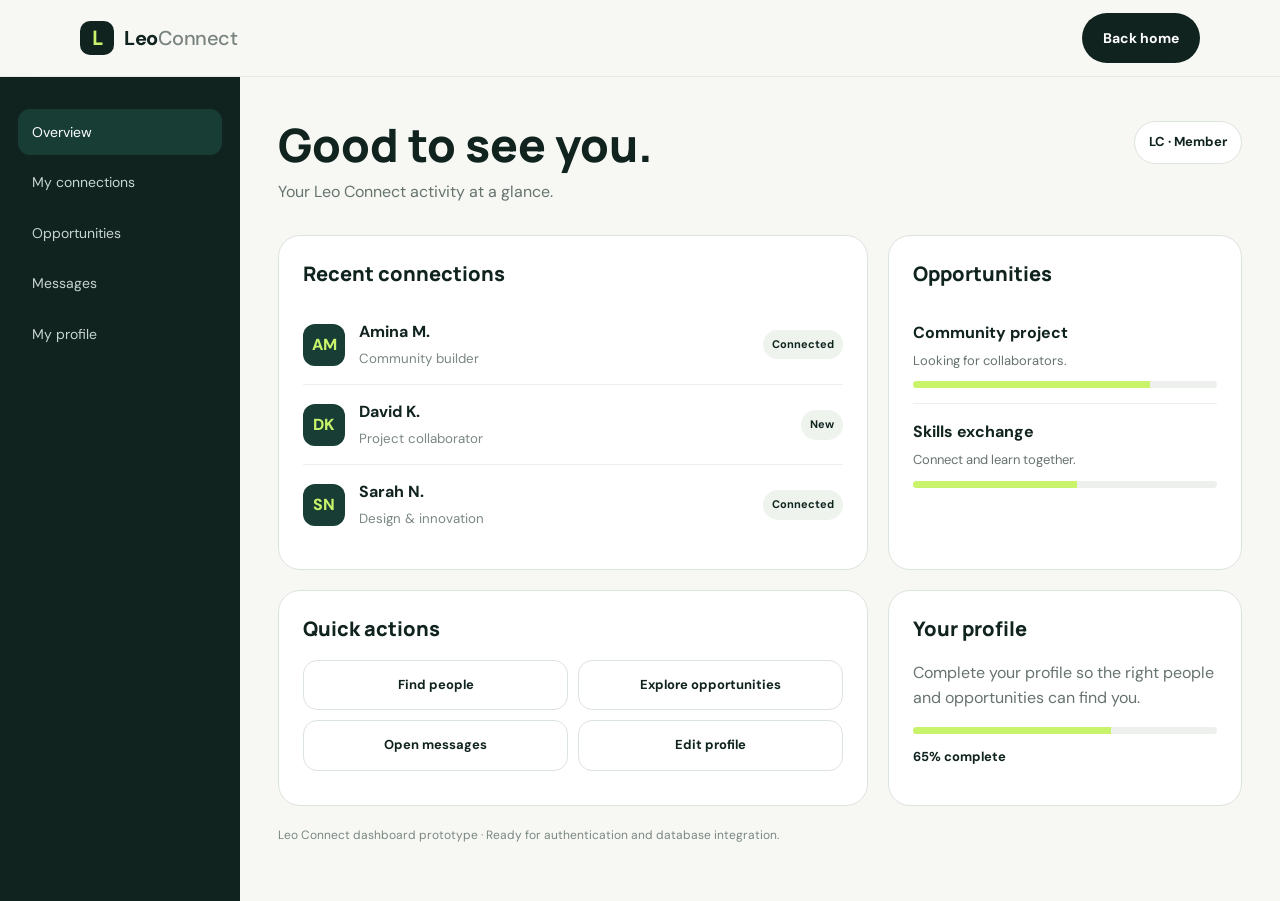
==== dashboard.html @ 45a3f449 "Add Leo Connect member dashboard prototype" ====
<!doctype html>
<html lang="en">
<head>
  <meta charset="UTF-8" />
  <meta name="viewport" content="width=device-width, initial-scale=1.0" />
  <meta name="description" content="Leo Connect member dashboard prototype." />
  <title>Leo Connect | Dashboard</title>
  <link rel="preconnect" href="https://fonts.googleapis.com" />
  <link rel="preconnect" href="https://fonts.gstatic.com" crossorigin />
  <link href="https://fonts.googleapis.com/css2?family=DM+Sans:wght@400;500;600;700&family=Manrope:wght@700;800&display=swap" rel="stylesheet" />
  <link rel="stylesheet" href="styles.css" />
  <style>
    body{background:#f7f8f4}.dashboard{display:grid;grid-template-columns:240px 1fr;min-height:calc(100vh - 76px)}
    .sidebar{background:#10231f;color:#fff;padding:28px 18px}.side-link{display:block;padding:12px 14px;border-radius:12px;color:#c7d5d0;font-size:14px;margin:4px 0}.side-link.active,.side-link:hover{background:#173d35;color:#fff}.dash-main{padding:38px;max-width:1180px;width:100%;margin:auto}.dash-top{display:flex;justify-content:space-between;gap:20px;align-items:flex-start}.dash-top h1{font:800 clamp(30px,4vw,46px)/1.05 Manrope;margin:0}.dash-top p{color:#66736f;margin:10px 0 0}.profile-chip{background:#fff;border:1px solid #dce4de;padding:10px 14px;border-radius:999px;font-weight:700;font-size:13px}.dashboard-grid{display:grid;grid-template-columns:1.25fr .75fr;gap:20px;margin-top:30px}.dash-card{background:#fff;border:1px solid #dce4de;border-radius:22px;padding:24px}.dash-card h2{font:800 20px Manrope;margin:0 0 18px}.connection{display:flex;align-items:center;gap:14px;padding:14px 0;border-bottom:1px solid #edf0ed}.connection:last-child{border-bottom:0}.avatar-sm{width:42px;height:42px;border-radius:12px;background:#173d35;color:#c9f36b;display:grid;place-items:center;font-weight:800}.connection div:nth-child(2){flex:1}.connection strong{display:block}.connection small{color:#7a8782}.pill{font-size:11px;font-weight:700;background:#eef4ed;padding:6px 9px;border-radius:999px}.opportunity{padding:15px 0;border-bottom:1px solid #edf0ed}.opportunity:last-child{border-bottom:0}.opportunity strong{display:block}.opportunity p{font-size:13px;color:#66736f;margin:5px 0 10px}.progress{height:7px;background:#edf0ed;border-radius:99px;overflow:hidden}.progress span{display:block;height:100%;background:#c9f36b}.quick-actions{display:grid;grid-template-columns:1fr 1fr;gap:10px}.quick-actions a{padding:14px;border:1px solid #dce4de;border-radius:14px;font-weight:700;font-size:13px;text-align:center}.quick-actions a:hover{background:#f0f4ee}.dash-footer{margin-top:20px;color:#7a8782;font-size:12px}@media(max-width:800px){.dashboard{grid-template-columns:1fr}.sidebar{display:flex;gap:8px;overflow:auto;padding:12px}.side-link{white-space:nowrap}.dash-main{padding:25px 16px}.dashboard-grid{grid-template-columns:1fr}.dash-top{flex-direction:column}}
  </style>
</head>
<body>
  <header class="site-header"><nav class="nav container"><a class="brand" href="index.html"><span class="brand-mark">L</span><span>Leo<span>Connect</span></span></a><a class="button primary" href="index.html">Back home</a></nav></header>
  <div class="dashboard">
    <aside class="sidebar">
      <a class="side-link active" href="#overview">Overview</a><a class="side-link" href="#connections">My connections</a><a class="side-link" href="#opportunities">Opportunities</a><a class="side-link" href="#messages">Messages</a><a class="side-link" href="#profile">My profile</a>
    </aside>
    <main class="dash-main" id="overview">
      <div class="dash-top"><div><h1>Good to see you.</h1><p>Your Leo Connect activity at a glance.</p></div><div class="profile-chip">LC · Member</div></div>
      <div class="dashboard-grid">
        <section class="dash-card" id="connections"><h2>Recent connections</h2><div class="connection"><div class="avatar-sm">AM</div><div><strong>Amina M.</strong><small>Community builder</small></div><span class="pill">Connected</span></div><div class="connection"><div class="avatar-sm">DK</div><div><strong>David K.</strong><small>Project collaborator</small></div><span class="pill">New</span></div><div class="connection"><div class="avatar-sm">SN</div><div><strong>Sarah N.</strong><small>Design & innovation</small></div><span class="pill">Connected</span></div></section>
        <section class="dash-card" id="opportunities"><h2>Opportunities</h2><div class="opportunity"><strong>Community project</strong><p>Looking for collaborators.</p><div class="progress"><span style="width:78%"></span></div></div><div class="opportunity"><strong>Skills exchange</strong><p>Connect and learn together.</p><div class="progress"><span style="width:54%"></span></div></div></section>
        <section class="dash-card" id="messages"><h2>Quick actions</h2><div class="quick-actions"><a href="#connections">Find people</a><a href="#opportunities">Explore opportunities</a><a href="#messages">Open messages</a><a href="#profile">Edit profile</a></div></section>
        <section class="dash-card" id="profile"><h2>Your profile</h2><p style="color:#66736f">Complete your profile so the right people and opportunities can find you.</p><div class="progress"><span style="width:65%"></span></div><p style="font-size:13px;font-weight:700">65% complete</p></section>
      </div>
      <p class="dash-footer">Leo Connect dashboard prototype · Ready for authentication and database integration.</p>
    </main>
  </div>
</body>
</html>
---- styles.css ----
:root{--ink:#10231f;--muted:#66736f;--paper:#f7f8f4;--white:#fff;--lime:#c9f36b;--deep:#173d35;--line:#dce4de;--shadow:0 24px 70px rgba(16,35,31,.10)}*{box-sizing:border-box}html{scroll-behavior:smooth}body{margin:0;background:var(--paper);color:var(--ink);font-family:'DM Sans',sans-serif;line-height:1.6}a{text-decoration:none;color:inherit}.container{width:min(1120px,calc(100% - 40px));margin:auto}.site-header{position:sticky;top:0;z-index:20;background:rgba(247,248,244,.88);backdrop-filter:blur(16px);border-bottom:1px solid rgba(220,228,222,.65)}.nav{height:76px;display:flex;align-items:center;justify-content:space-between}.brand{display:flex;align-items:center;gap:10px;font-weight:800;font-size:20px;letter-spacing:-.5px}.brand>span:last-child>span{font-weight:500;opacity:.55}.brand-mark{display:grid;place-items:center;width:34px;height:34px;border-radius:10px;background:var(--ink);color:var(--lime);font-family:Manrope;font-weight:800}.nav-links{display:flex;align-items:center;gap:30px;font-size:14px;font-weight:600;color:#4e5d58}.nav-links a:hover{color:var(--ink)}.nav-cta{padding:11px 18px;border-radius:999px;background:var(--ink);color:white!important}.menu-toggle{display:none;border:0;background:none;font-size:25px}.hero{min-height:650px;display:grid;grid-template-columns:1.02fr .98fr;gap:45px;align-items:center;padding:85px 0 70px}.eyebrow{margin:0 0 15px;font-size:11px;letter-spacing:2.4px;font-weight:800;color:#71807a}.hero h1,.section-heading h2,.about h2,.join h2{font-family:Manrope,sans-serif;letter-spacing:-2.5px;line-height:1.05;margin:0}.hero h1{font-size:clamp(48px,6vw,76px);max-width:700px}.hero h1 span{color:#5c7621}.hero-text{font-size:18px;color:var(--muted);max-width:600px;margin:25px 0}.hero-actions{display:flex;gap:12px;flex-wrap:wrap}.button{display:inline-flex;align-items:center;gap:14px;padding:14px 21px;border-radius:999px;font-weight:700;font-size:14px}.button.primary{background:var(--ink);color:white}.button.secondary{border:1px solid var(--line);background:white}.button.light{background:var(--lime);color:var(--ink)}.trust-row{margin-top:26px;font-size:12px;color:#71807a}.trust-row span{color:#7fa72e}.hero-visual{position:relative;min-height:440px;border-radius:38px;background:linear-gradient(145deg,#e8eee5,#d9e5db);overflow:hidden;box-shadow:var(--shadow)}.hero-visual:before{content:'';position:absolute;inset:55px;border:1px solid rgba(23,61,53,.12);border-radius:50%}.orb{position:absolute;border-radius:50%;background:var(--lime);box-shadow:0 0 0 13px rgba(201,243,107,.16)}.orb-one{width:24px;height:24px;left:21%;top:29%}.orb-two{width:18px;height:18px;right:22%;top:20%;background:#fff}.orb-three{width:28px;height:28px;right:16%;bottom:23%}.connection-line{position:absolute;height:1px;background:rgba(23,61,53,.22);transform-origin:left}.line-one{width:240px;left:25%;top:32%;transform:rotate(-17deg)}.line-two{width:190px;left:27%;top:58%;transform:rotate(22deg)}.line-three{width:180px;left:55%;top:53%;transform:rotate(48deg)}.profile-card,.mini-card{position:absolute;background:rgba(255,255,255,.9);backdrop-filter:blur(14px);box-shadow:0 16px 35px rgba(16,35,31,.13);border:1px solid rgba(255,255,255,.8)}.main-card{left:18%;top:42%;width:64%;padding:17px;border-radius:18px;display:flex;align-items:center;gap:12px}.avatar{width:44px;height:44px;display:grid;place-items:center;border-radius:13px;background:var(--ink);color:var(--lime);font-weight:800}.main-card strong{display:block;font-size:14px}.main-card small{display:block;color:#82908a;font-size:11px}.status{margin-left:auto;color:#7da92b;font-size:12px}.mini-card{padding:12px 15px;border-radius:14px}.mini-card b{display:block;font-family:Manrope;font-size:18px}.mini-card span{display:block;font-size:9px;color:#71807a}.card-one{left:8%;top:14%}.card-two{right:7%;top:42%}.card-three{left:19%;bottom:12%}.stats{display:grid;grid-template-columns:repeat(4,1fr);border-top:1px solid var(--line);border-bottom:1px solid var(--line);padding:22px 0}.stats div{display:flex;align-items:center;justify-content:center;gap:12px;border-right:1px solid var(--line)}.stats div:last-child{border:0}.stats strong{font-family:Manrope;color:#8b9893}.stats span{font-weight:700}.section{padding:110px 0}.section-heading{max-width:700px}.section-heading h2,.about h2,.join h2{font-size:clamp(34px,4vw,54px)}.feature-grid{display:grid;grid-template-columns:repeat(3,1fr);gap:18px;margin-top:50px}.feature-card{background:white;border:1px solid var(--line);border-radius:24px;padding:30px;min-height:260px}.feature-card.featured{background:var(--deep);color:white;transform:translateY(-14px)}.feature-card.featured p{color:#c7d5d0}.icon{width:42px;height:42px;border-radius:12px;background:#eef4ed;display:grid;place-items:center;font-size:20px;margin-bottom:45px}.featured .icon{background:rgba(201,243,107,.18);color:var(--lime)}.feature-card h3{font-size:21px;margin:0 0 8px}.feature-card p{margin:0;color:var(--muted);font-size:14px}.process{background:#e9eee8}.process-inner{display:grid;grid-template-columns:.85fr 1.15fr;gap:90px}.section-heading>p:last-child{color:var(--muted)}.steps{border-top:1px solid #cfd9d1}.step{display:grid;grid-template-columns:70px 1fr;gap:20px;padding:28px 0;border-bottom:1px solid #cfd9d1}.step>span{font-family:Manrope;font-size:12px;color:#899690}.step h3{margin:0 0 4px;font-size:20px}.step p{margin:0;color:var(--muted);font-size:14px}.about{display:grid;grid-template-columns:1fr 1fr;gap:70px;align-items:center}.about-panel>p:not(.eyebrow){color:var(--muted);max-width:540px;margin:22px 0}.text-link{font-weight:800;font-size:14px}.quote-card{background:var(--deep);color:white;border-radius:28px;padding:45px;min-height:300px;display:flex;flex-direction:column;justify-content:center}.quote-mark{font-family:Georgia;font-size:60px;color:var(--lime);line-height:.6}.quote-card p{font-family:Manrope;font-size:28px;line-height:1.2;letter-spacing:-1px}.quote-card span{font-size:12px;color:#b9c8c2}.join{padding-top:30px}.join-box{background:var(--ink);color:white;border-radius:30px;padding:55px 60px;display:flex;align-items:center;justify-content:space-between;gap:30px}.join-box .eyebrow{color:#9daaa5}.join-box h2{max-width:700px}.footer{padding:30px 0;border-top:1px solid var(--line)}.footer-inner{display:flex;align-items:center;justify-content:space-between;gap:20px}.footer p,.footer a{font-size:12px;color:#78847f}.footer-inner>div{display:flex;gap:18px}.footer .brand{color:var(--ink);font-size:15px}.footer .brand-mark{width:28px;height:28px;border-radius:8px;font-size:13px}@media(max-width:800px){.nav-links{display:none;position:absolute;top:76px;left:0;right:0;padding:18px 20px;background:rgba(247,248,244,.98);border-bottom:1px solid var(--line);flex-direction:column;align-items:stretch;gap:6px}.nav-links.open{display:flex}.nav-links a{padding:12px 10px}.menu-toggle{display:block}.hero{grid-template-columns:1fr;padding-top:60px}.hero-visual{min-height:390px}.feature-grid,.about,.process-inner{grid-template-columns:1fr}.feature-card.featured{transform:none}.process-inner{gap:45px}.stats{grid-template-columns:1fr 1fr}.stats div:nth-child(2){border-right:0}.stats div{padding:10px 0}.join-box{flex-direction:column;align-items:flex-start;padding:38px}.footer-inner{flex-wrap:wrap}}@media(max-width:480px){.container{width:min(100% - 28px,1120px)}.hero h1{font-size:46px}.hero-visual{min-height:330px;border-radius:25px}.main-card{left:10%;width:80%}.mini-card{transform:scale(.9)}.section{padding:75px 0}.quote-card{padding:30px}.quote-card p{font-size:23px}.footer-inner{align-items:flex-start;flex-direction:column}.hero-actions .button{width:100%;justify-content:center}}
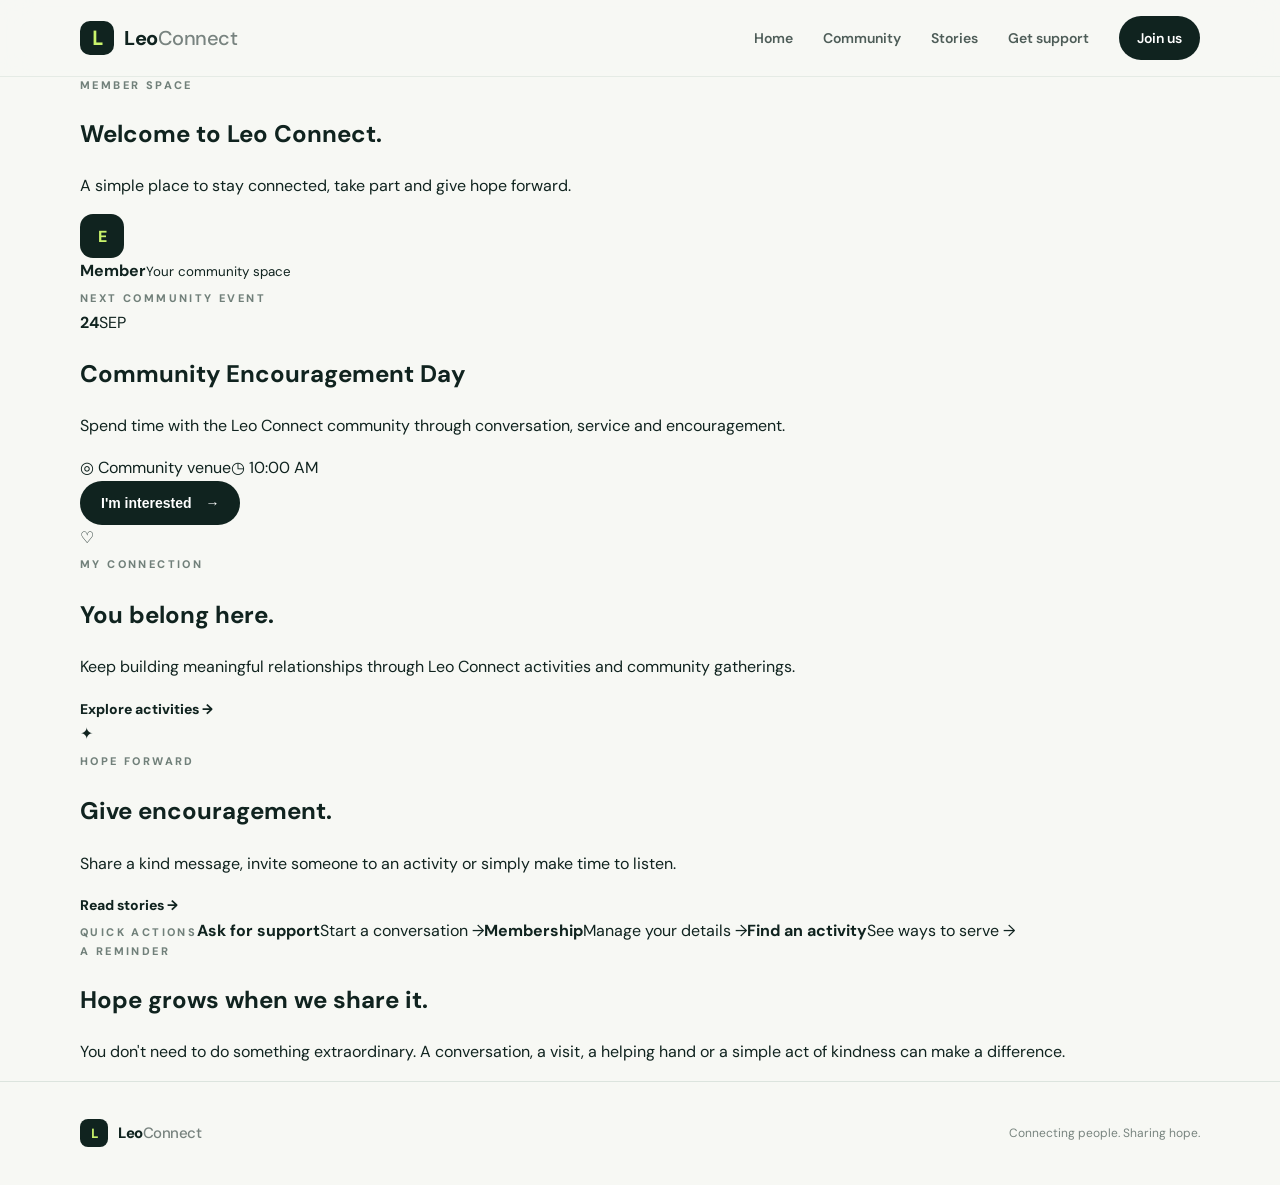
==== commit 148ae323: "Redesign Leo Connect dashboard around community and hope" ====
--- a/dashboard.html
+++ b/dashboard.html
@@ -1,35 +1 @@
-<!doctype html>
-<html lang="en">
-<head>
-  <meta charset="UTF-8" />
-  <meta name="viewport" content="width=device-width, initial-scale=1.0" />
-  <meta name="description" content="Leo Connect member dashboard prototype." />
-  <title>Leo Connect | Dashboard</title>
-  <link rel="preconnect" href="https://fonts.googleapis.com" />
-  <link rel="preconnect" href="https://fonts.gstatic.com" crossorigin />
-  <link href="https://fonts.googleapis.com/css2?family=DM+Sans:wght@400;500;600;700&family=Manrope:wght@700;800&display=swap" rel="stylesheet" />
-  <link rel="stylesheet" href="styles.css" />
-  <style>
-    body{background:#f7f8f4}.dashboard{display:grid;grid-template-columns:240px 1fr;min-height:calc(100vh - 76px)}
-    .sidebar{background:#10231f;color:#fff;padding:28px 18px}.side-link{display:block;padding:12px 14px;border-radius:12px;color:#c7d5d0;font-size:14px;margin:4px 0}.side-link.active,.side-link:hover{background:#173d35;color:#fff}.dash-main{padding:38px;max-width:1180px;width:100%;margin:auto}.dash-top{display:flex;justify-content:space-between;gap:20px;align-items:flex-start}.dash-top h1{font:800 clamp(30px,4vw,46px)/1.05 Manrope;margin:0}.dash-top p{color:#66736f;margin:10px 0 0}.profile-chip{background:#fff;border:1px solid #dce4de;padding:10px 14px;border-radius:999px;font-weight:700;font-size:13px}.dashboard-grid{display:grid;grid-template-columns:1.25fr .75fr;gap:20px;margin-top:30px}.dash-card{background:#fff;border:1px solid #dce4de;border-radius:22px;padding:24px}.dash-card h2{font:800 20px Manrope;margin:0 0 18px}.connection{display:flex;align-items:center;gap:14px;padding:14px 0;border-bottom:1px solid #edf0ed}.connection:last-child{border-bottom:0}.avatar-sm{width:42px;height:42px;border-radius:12px;background:#173d35;color:#c9f36b;display:grid;place-items:center;font-weight:800}.connection div:nth-child(2){flex:1}.connection strong{display:block}.connection small{color:#7a8782}.pill{font-size:11px;font-weight:700;background:#eef4ed;padding:6px 9px;border-radius:999px}.opportunity{padding:15px 0;border-bottom:1px solid #edf0ed}.opportunity:last-child{border-bottom:0}.opportunity strong{display:block}.opportunity p{font-size:13px;color:#66736f;margin:5px 0 10px}.progress{height:7px;background:#edf0ed;border-radius:99px;overflow:hidden}.progress span{display:block;height:100%;background:#c9f36b}.quick-actions{display:grid;grid-template-columns:1fr 1fr;gap:10px}.quick-actions a{padding:14px;border:1px solid #dce4de;border-radius:14px;font-weight:700;font-size:13px;text-align:center}.quick-actions a:hover{background:#f0f4ee}.dash-footer{margin-top:20px;color:#7a8782;font-size:12px}@media(max-width:800px){.dashboard{grid-template-columns:1fr}.sidebar{display:flex;gap:8px;overflow:auto;padding:12px}.side-link{white-space:nowrap}.dash-main{padding:25px 16px}.dashboard-grid{grid-template-columns:1fr}.dash-top{flex-direction:column}}
-  </style>
-</head>
-<body>
-  <header class="site-header"><nav class="nav container"><a class="brand" href="index.html"><span class="brand-mark">L</span><span>Leo<span>Connect</span></span></a><a class="button primary" href="index.html">Back home</a></nav></header>
-  <div class="dashboard">
-    <aside class="sidebar">
-      <a class="side-link active" href="#overview">Overview</a><a class="side-link" href="#connections">My connections</a><a class="side-link" href="#opportunities">Opportunities</a><a class="side-link" href="#messages">Messages</a><a class="side-link" href="#profile">My profile</a>
-    </aside>
-    <main class="dash-main" id="overview">
-      <div class="dash-top"><div><h1>Good to see you.</h1><p>Your Leo Connect activity at a glance.</p></div><div class="profile-chip">LC · Member</div></div>
-      <div class="dashboard-grid">
-        <section class="dash-card" id="connections"><h2>Recent connections</h2><div class="connection"><div class="avatar-sm">AM</div><div><strong>Amina M.</strong><small>Community builder</small></div><span class="pill">Connected</span></div><div class="connection"><div class="avatar-sm">DK</div><div><strong>David K.</strong><small>Project collaborator</small></div><span class="pill">New</span></div><div class="connection"><div class="avatar-sm">SN</div><div><strong>Sarah N.</strong><small>Design & innovation</small></div><span class="pill">Connected</span></div></section>
-        <section class="dash-card" id="opportunities"><h2>Opportunities</h2><div class="opportunity"><strong>Community project</strong><p>Looking for collaborators.</p><div class="progress"><span style="width:78%"></span></div></div><div class="opportunity"><strong>Skills exchange</strong><p>Connect and learn together.</p><div class="progress"><span style="width:54%"></span></div></div></section>
-        <section class="dash-card" id="messages"><h2>Quick actions</h2><div class="quick-actions"><a href="#connections">Find people</a><a href="#opportunities">Explore opportunities</a><a href="#messages">Open messages</a><a href="#profile">Edit profile</a></div></section>
-        <section class="dash-card" id="profile"><h2>Your profile</h2><p style="color:#66736f">Complete your profile so the right people and opportunities can find you.</p><div class="progress"><span style="width:65%"></span></div><p style="font-size:13px;font-weight:700">65% complete</p></section>
-      </div>
-      <p class="dash-footer">Leo Connect dashboard prototype · Ready for authentication and database integration.</p>
-    </main>
-  </div>
-</body>
-</html>+<!doctype html><html lang="en"><head><meta charset="UTF-8"><meta name="viewport" content="width=device-width,initial-scale=1.0"><meta name="description" content="Leo Connect member dashboard."><title>Member Dashboard | Leo Connect</title><link rel="preconnect" href="https://fonts.googleapis.com"><link rel="preconnect" href="https://fonts.gstatic.com" crossorigin><link href="https://fonts.googleapis.com/css2?family=DM+Sans:wght@400;500;600;700&family=Manrope:wght@700;800&display=swap" rel="stylesheet"><link rel="stylesheet" href="styles.css"></head><body><header class="site-header"><nav class="nav container"><a class="brand" href="index.html"><span class="brand-mark">L</span><span>Leo<span>Connect</span></span></a><div class="nav-links"><a href="index.html">Home</a><a href="activities.html">Community</a><a href="stories.html">Stories</a><a href="help.html">Get support</a><a class="nav-cta" href="join.html">Join us</a></div></nav></header><main class="dashboard-page container"><section class="dashboard-welcome"><div><p class="eyebrow">MEMBER SPACE</p><h1>Welcome to Leo Connect.</h1><p>A simple place to stay connected, take part and give hope forward.</p></div><div class="member-badge"><span class="avatar">E</span><div><strong>Member</strong><small>Your community space</small></div></div></section><section class="dashboard-grid"><article class="dash-card featured-dash"><span class="eyebrow">NEXT COMMUNITY EVENT</span><div class="event-date"><b>24</b><span>SEP</span></div><h2>Community Encouragement Day</h2><p>Spend time with the Leo Connect community through conversation, service and encouragement.</p><div class="dash-meta"><span>◎ Community venue</span><span>◷ 10:00 AM</span></div><button class="button primary" id="eventBtn">I'm interested <span>→</span></button></article><article class="dash-card"><div class="dash-icon">♡</div><span class="eyebrow">MY CONNECTION</span><h2>You belong here.</h2><p>Keep building meaningful relationships through Leo Connect activities and community gatherings.</p><a class="text-link" href="activities.html">Explore activities →</a></article><article class="dash-card"><div class="dash-icon">✦</div><span class="eyebrow">HOPE FORWARD</span><h2>Give encouragement.</h2><p>Share a kind message, invite someone to an activity or simply make time to listen.</p><a class="text-link" href="stories.html">Read stories →</a></article><article class="dash-card dashboard-actions"><span class="eyebrow">QUICK ACTIONS</span><a href="help.html"><b>Ask for support</b><span>Start a conversation →</span></a><a href="join.html"><b>Membership</b><span>Manage your details →</span></a><a href="activities.html"><b>Find an activity</b><span>See ways to serve →</span></a></article></section><section class="dashboard-message"><div><p class="eyebrow">A REMINDER</p><h2>Hope grows when we share it.</h2></div><p>You don't need to do something extraordinary. A conversation, a visit, a helping hand or a simple act of kindness can make a difference.</p></section></main><footer class="footer"><div class="container footer-inner"><a class="brand" href="index.html"><span class="brand-mark">L</span><span>Leo<span>Connect</span></span></a><p>Connecting people. Sharing hope.</p></div></footer><script>document.querySelector('#eventBtn').addEventListener('click',e=>{e.currentTarget.textContent='Interest recorded ✓';e.currentTarget.disabled=true});</script></body></html>
--- a/styles.css
+++ b/styles.css
@@ -1 +1 @@
-:root{--ink:#10231f;--muted:#66736f;--paper:#f7f8f4;--white:#fff;--lime:#c9f36b;--deep:#173d35;--line:#dce4de;--shadow:0 24px 70px rgba(16,35,31,.10)}*{box-sizing:border-box}html{scroll-behavior:smooth}body{margin:0;background:var(--paper);color:var(--ink);font-family:'DM Sans',sans-serif;line-height:1.6}a{text-decoration:none;color:inherit}.container{width:min(1120px,calc(100% - 40px));margin:auto}.site-header{position:sticky;top:0;z-index:20;background:rgba(247,248,244,.88);backdrop-filter:blur(16px);border-bottom:1px solid rgba(220,228,222,.65)}.nav{height:76px;display:flex;align-items:center;justify-content:space-between}.brand{display:flex;align-items:center;gap:10px;font-weight:800;font-size:20px;letter-spacing:-.5px}.brand>span:last-child>span{font-weight:500;opacity:.55}.brand-mark{display:grid;place-items:center;width:34px;height:34px;border-radius:10px;background:var(--ink);color:var(--lime);font-family:Manrope;font-weight:800}.nav-links{display:flex;align-items:center;gap:30px;font-size:14px;font-weight:600;color:#4e5d58}.nav-links a:hover{color:var(--ink)}.nav-cta{padding:11px 18px;border-radius:999px;background:var(--ink);color:white!important}.menu-toggle{display:none;border:0;background:none;font-size:25px}.hero{min-height:650px;display:grid;grid-template-columns:1.02fr .98fr;gap:45px;align-items:center;padding:85px 0 70px}.eyebrow{margin:0 0 15px;font-size:11px;letter-spacing:2.4px;font-weight:800;color:#71807a}.hero h1,.section-heading h2,.about h2,.join h2{font-family:Manrope,sans-serif;letter-spacing:-2.5px;line-height:1.05;margin:0}.hero h1{font-size:clamp(48px,6vw,76px);max-width:700px}.hero h1 span{color:#5c7621}.hero-text{font-size:18px;color:var(--muted);max-width:600px;margin:25px 0}.hero-actions{display:flex;gap:12px;flex-wrap:wrap}.button{display:inline-flex;align-items:center;gap:14px;padding:14px 21px;border-radius:999px;font-weight:700;font-size:14px}.button.primary{background:var(--ink);color:white}.button.secondary{border:1px solid var(--line);background:white}.button.light{background:var(--lime);color:var(--ink)}.trust-row{margin-top:26px;font-size:12px;color:#71807a}.trust-row span{color:#7fa72e}.hero-visual{position:relative;min-height:440px;border-radius:38px;background:linear-gradient(145deg,#e8eee5,#d9e5db);overflow:hidden;box-shadow:var(--shadow)}.hero-visual:before{content:'';position:absolute;inset:55px;border:1px solid rgba(23,61,53,.12);border-radius:50%}.orb{position:absolute;border-radius:50%;background:var(--lime);box-shadow:0 0 0 13px rgba(201,243,107,.16)}.orb-one{width:24px;height:24px;left:21%;top:29%}.orb-two{width:18px;height:18px;right:22%;top:20%;background:#fff}.orb-three{width:28px;height:28px;right:16%;bottom:23%}.connection-line{position:absolute;height:1px;background:rgba(23,61,53,.22);transform-origin:left}.line-one{width:240px;left:25%;top:32%;transform:rotate(-17deg)}.line-two{width:190px;left:27%;top:58%;transform:rotate(22deg)}.line-three{width:180px;left:55%;top:53%;transform:rotate(48deg)}.profile-card,.mini-card{position:absolute;background:rgba(255,255,255,.9);backdrop-filter:blur(14px);box-shadow:0 16px 35px rgba(16,35,31,.13);border:1px solid rgba(255,255,255,.8)}.main-card{left:18%;top:42%;width:64%;padding:17px;border-radius:18px;display:flex;align-items:center;gap:12px}.avatar{width:44px;height:44px;display:grid;place-items:center;border-radius:13px;background:var(--ink);color:var(--lime);font-weight:800}.main-card strong{display:block;font-size:14px}.main-card small{display:block;color:#82908a;font-size:11px}.status{margin-left:auto;color:#7da92b;font-size:12px}.mini-card{padding:12px 15px;border-radius:14px}.mini-card b{display:block;font-family:Manrope;font-size:18px}.mini-card span{display:block;font-size:9px;color:#71807a}.card-one{left:8%;top:14%}.card-two{right:7%;top:42%}.card-three{left:19%;bottom:12%}.stats{display:grid;grid-template-columns:repeat(4,1fr);border-top:1px solid var(--line);border-bottom:1px solid var(--line);padding:22px 0}.stats div{display:flex;align-items:center;justify-content:center;gap:12px;border-right:1px solid var(--line)}.stats div:last-child{border:0}.stats strong{font-family:Manrope;color:#8b9893}.stats span{font-weight:700}.section{padding:110px 0}.section-heading{max-width:700px}.section-heading h2,.about h2,.join h2{font-size:clamp(34px,4vw,54px)}.feature-grid{display:grid;grid-template-columns:repeat(3,1fr);gap:18px;margin-top:50px}.feature-card{background:white;border:1px solid var(--line);border-radius:24px;padding:30px;min-height:260px}.feature-card.featured{background:var(--deep);color:white;transform:translateY(-14px)}.feature-card.featured p{color:#c7d5d0}.icon{width:42px;height:42px;border-radius:12px;background:#eef4ed;display:grid;place-items:center;font-size:20px;margin-bottom:45px}.featured .icon{background:rgba(201,243,107,.18);color:var(--lime)}.feature-card h3{font-size:21px;margin:0 0 8px}.feature-card p{margin:0;color:var(--muted);font-size:14px}.process{background:#e9eee8}.process-inner{display:grid;grid-template-columns:.85fr 1.15fr;gap:90px}.section-heading>p:last-child{color:var(--muted)}.steps{border-top:1px solid #cfd9d1}.step{display:grid;grid-template-columns:70px 1fr;gap:20px;padding:28px 0;border-bottom:1px solid #cfd9d1}.step>span{font-family:Manrope;font-size:12px;color:#899690}.step h3{margin:0 0 4px;font-size:20px}.step p{margin:0;color:var(--muted);font-size:14px}.about{display:grid;grid-template-columns:1fr 1fr;gap:70px;align-items:center}.about-panel>p:not(.eyebrow){color:var(--muted);max-width:540px;margin:22px 0}.text-link{font-weight:800;font-size:14px}.quote-card{background:var(--deep);color:white;border-radius:28px;padding:45px;min-height:300px;display:flex;flex-direction:column;justify-content:center}.quote-mark{font-family:Georgia;font-size:60px;color:var(--lime);line-height:.6}.quote-card p{font-family:Manrope;font-size:28px;line-height:1.2;letter-spacing:-1px}.quote-card span{font-size:12px;color:#b9c8c2}.join{padding-top:30px}.join-box{background:var(--ink);color:white;border-radius:30px;padding:55px 60px;display:flex;align-items:center;justify-content:space-between;gap:30px}.join-box .eyebrow{color:#9daaa5}.join-box h2{max-width:700px}.footer{padding:30px 0;border-top:1px solid var(--line)}.footer-inner{display:flex;align-items:center;justify-content:space-between;gap:20px}.footer p,.footer a{font-size:12px;color:#78847f}.footer-inner>div{display:flex;gap:18px}.footer .brand{color:var(--ink);font-size:15px}.footer .brand-mark{width:28px;height:28px;border-radius:8px;font-size:13px}@media(max-width:800px){.nav-links{display:none;position:absolute;top:76px;left:0;right:0;padding:18px 20px;background:rgba(247,248,244,.98);border-bottom:1px solid var(--line);flex-direction:column;align-items:stretch;gap:6px}.nav-links.open{display:flex}.nav-links a{padding:12px 10px}.menu-toggle{display:block}.hero{grid-template-columns:1fr;padding-top:60px}.hero-visual{min-height:390px}.feature-grid,.about,.process-inner{grid-template-columns:1fr}.feature-card.featured{transform:none}.process-inner{gap:45px}.stats{grid-template-columns:1fr 1fr}.stats div:nth-child(2){border-right:0}.stats div{padding:10px 0}.join-box{flex-direction:column;align-items:flex-start;padding:38px}.footer-inner{flex-wrap:wrap}}@media(max-width:480px){.container{width:min(100% - 28px,1120px)}.hero h1{font-size:46px}.hero-visual{min-height:330px;border-radius:25px}.main-card{left:10%;width:80%}.mini-card{transform:scale(.9)}.section{padding:75px 0}.quote-card{padding:30px}.quote-card p{font-size:23px}.footer-inner{align-items:flex-start;flex-direction:column}.hero-actions .button{width:100%;justify-content:center}}+:root{--ink:#10231f;--muted:#66736f;--paper:#f7f8f4;--white:#fff;--lime:#c9f36b;--deep:#173d35;--line:#dce4de;--shadow:0 24px 70px rgba(16,35,31,.10)}*{box-sizing:border-box}html{scroll-behavior:smooth}body{margin:0;background:var(--paper);color:var(--ink);font-family:'DM Sans',sans-serif;line-height:1.6}a{text-decoration:none;color:inherit}.container{width:min(1120px,calc(100% - 40px));margin:auto}.site-header{position:sticky;top:0;z-index:20;background:rgba(247,248,244,.9);backdrop-filter:blur(16px);border-bottom:1px solid rgba(220,228,222,.65)}.nav{height:76px;display:flex;align-items:center;justify-content:space-between}.brand{display:flex;align-items:center;gap:10px;font-weight:800;font-size:20px;letter-spacing:-.5px}.brand>span:last-child>span{font-weight:500;opacity:.55}.brand-mark{display:grid;place-items:center;width:34px;height:34px;border-radius:10px;background:var(--ink);color:var(--lime);font-family:Manrope;font-weight:800}.nav-links{display:flex;align-items:center;gap:30px;font-size:14px;font-weight:600;color:#4e5d58}.nav-links a:hover{color:var(--ink)}.nav-cta{padding:11px 18px;border-radius:999px;background:var(--ink);color:white!important}.menu-toggle{display:none;border:0;background:none;font-size:25px}.hero{min-height:650px;display:grid;grid-template-columns:1.02fr .98fr;gap:45px;align-items:center;padding:85px 0 70px}.eyebrow{margin:0 0 15px;font-size:11px;letter-spacing:2.4px;font-weight:800;color:#71807a}.hero h1,.section-heading h2,.about h2,.join h2,.platform-page h1,.join-intro h1,.join-form h2,.join-card h2,.stories-intro h1,.story-card h2,.story-cta h2{font-family:Manrope,sans-serif;letter-spacing:-2.5px;line-height:1.05;margin:0}.hero h1{font-size:clamp(48px,6vw,76px);max-width:700px}.hero h1 span{color:#5c7621}.hero-text{font-size:18px;color:var(--muted);max-width:600px;margin:25px 0}.hero-actions{display:flex;gap:12px;flex-wrap:wrap}.button{display:inline-flex;align-items:center;justify-content:center;gap:14px;padding:14px 21px;border-radius:999px;font-weight:700;font-size:14px;border:0;cursor:pointer}.button.primary{background:var(--ink);color:white}.button.secondary{border:1px solid var(--line);background:white}.button.light{background:var(--lime);color:var(--ink)}.trust-row{margin-top:26px;font-size:12px;color:#71807a}.trust-row span{color:#7fa72e}.hero-visual{position:relative;min-height:440px;border-radius:38px;background:linear-gradient(145deg,#e8eee5,#d9e5db);overflow:hidden;box-shadow:var(--shadow)}.hero-visual:before{content:'';position:absolute;inset:55px;border:1px solid rgba(23,61,53,.12);border-radius:50%}.orb{position:absolute;border-radius:50%;background:var(--lime);box-shadow:0 0 0 13px rgba(201,243,107,.16)}.orb-one{width:24px;height:24px;left:21%;top:29%}.orb-two{width:18px;height:18px;right:22%;top:20%;background:#fff}.orb-three{width:28px;height:28px;right:16%;bottom:23%}.connection-line{position:absolute;height:1px;background:rgba(23,61,53,.22);transform-origin:left}.line-one{width:240px;left:25%;top:32%;transform:rotate(-17deg)}.line-two{width:190px;left:27%;top:58%;transform:rotate(22deg)}.line-three{width:180px;left:55%;top:53%;transform:rotate(48deg)}.profile-card,.mini-card{position:absolute;background:rgba(255,255,255,.9);backdrop-filter:blur(14px);box-shadow:0 16px 35px rgba(16,35,31,.13);border:1px solid rgba(255,255,255,.8)}.main-card{left:18%;top:42%;width:64%;padding:17px;border-radius:18px;display:flex;align-items:center;gap:12px}.avatar{width:44px;height:44px;display:grid;place-items:center;border-radius:13px;background:var(--ink);color:var(--lime);font-weight:800}.main-card strong{display:block;font-size:14px}.main-card small{display:block;color:#82908a;font-size:11px}.status{margin-left:auto;color:#7da92b;font-size:12px}.mini-card{padding:12px 15px;border-radius:14px}.mini-card b{display:block;font-family:Manrope;font-size:18px}.mini-card span{display:block;font-size:9px;color:#71807a}.card-one{left:8%;top:14%}.card-two{right:7%;top:42%}.card-three{left:19%;bottom:12%}.stats{display:grid;grid-template-columns:repeat(4,1fr);border-top:1px solid var(--line);border-bottom:1px solid var(--line);padding:22px 0}.stats div{display:flex;align-items:center;justify-content:center;gap:12px;border-right:1px solid var(--line)}.stats div:last-child{border:0}.stats strong{font-family:Manrope;color:#8b9893}.stats span{font-weight:700}.section{padding:110px 0}.section-heading{max-width:700px}.section-heading h2,.about h2,.join h2{font-size:clamp(34px,4vw,54px)}.feature-grid{display:grid;grid-template-columns:repeat(3,1fr);gap:18px;margin-top:50px}.feature-card{background:white;border:1px solid var(--line);border-radius:24px;padding:30px;min-height:260px}.feature-card.featured{background:var(--deep);color:white;transform:translateY(-14px)}.feature-card.featured p{color:#c7d5d0}.icon{width:42px;height:42px;border-radius:12px;background:#eef4ed;display:grid;place-items:center;font-size:20px;margin-bottom:45px}.featured .icon{background:rgba(201,243,107,.18);color:var(--lime)}.feature-card h3{font-size:21px;margin:0 0 8px}.feature-card p{margin:0;color:var(--muted);font-size:14px}.process{background:#e9eee8}.process-inner{display:grid;grid-template-columns:.85fr 1.15fr;gap:90px}.section-heading>p:last-child{color:var(--muted)}.steps{border-top:1px solid #cfd9d1}.step{display:grid;grid-template-columns:70px 1fr;gap:20px;padding:28px 0;border-bottom:1px solid #cfd9d1}.step>span{font-family:Manrope;font-size:12px;color:#899690}.step h3{margin:0 0 4px;font-size:20px}.step p{margin:0;color:var(--muted);font-size:14px}.about{display:grid;grid-template-columns:1fr 1fr;gap:70px;align-items:center}.about-panel>p:not(.eyebrow){color:var(--muted);max-width:540px;margin:22px 0}.text-link{font-weight:800;font-size:14px}.quote-card{background:var(--deep);color:white;border-radius:28px;padding:45px;min-height:300px;display:flex;flex-direction:column;justify-content:center}.quote-mark{font-family:Georgia;font-size:60px;color:var(--lime);line-height:.6}.quote-card p{font-family:Manrope;font-size:28px;line-height:1.2;letter-spacing:-1px}.quote-card span{font-size:12px;color:#b9c8c2}.join{padding-top:30px}.join-box{background:var(--ink);color:white;border-radius:30px;padding:55px 60px;display:flex;align-items:center;justify-content:space-between;gap:30px}.join-box .eyebrow{color:#9daaa5}.join-box h2{max-width:700px}.footer{padding:30px 0;border-top:1px solid var(--line)}.footer-inner{display:flex;align-items:center;justify-content:space-between;gap:20px}.footer p,.footer a{font-size:12px;color:#78847f}.footer-inner>div{display:flex;gap:18px}.footer .brand{color:var(--ink);font-size:15px}.footer .brand-mark{width:28px;height:28px;border-radius:8px;font-size:13px}.platform-page{padding:70px 0 100px}.page-heading{display:flex;align-items:end;justify-content:space-between;gap:30px;margin-bottom:45px}.platform-page h1{font-size:clamp(40px,5vw,62px)}.page-heading p:not(.eyebrow){color:var(--muted);max-width:560px;margin:15px 0 0}.search-box{width:min(360px,100%);padding:15px 18px;border:1px solid var(--line);border-radius:999px;background:white;font:inherit;outline:none}.member-grid{display:grid;grid-template-columns:repeat(4,1fr);gap:18px}.member-card{background:white;border:1px solid var(--line);border-radius:24px;padding:24px;box-shadow:0 12px 35px rgba(16,35,31,.05)}.member-card .avatar{width:58px;height:58px;border-radius:17px;margin-bottom:20px}.member-card h3{margin:0;font:800 20px Manrope}.member-card p{margin:4px 0 12px;color:var(--muted)}.member-card>span{display:block;min-height:44px;font-size:12px;color:#7a8782}.member-card .button{margin-top:20px;width:100%;justify-content:center}.button:disabled{opacity:.7;cursor:default}.join-page{padding:80px 0 110px}.join-intro{max-width:760px;margin-bottom:55px}.join-intro h1{font-size:clamp(45px,6vw,72px)}.join-intro>p:last-child{font-size:18px;color:var(--muted);max-width:650px;margin-top:24px}.join-layout{display:grid;grid-template-columns:1.05fr .95fr;gap:22px;align-items:stretch}.join-form,.join-card{background:white;border:1px solid var(--line);border-radius:28px;padding:38px;box-shadow:0 12px 35px rgba(16,35,31,.05)}.join-form h2,.join-card h2{font-size:30px;margin-bottom:28px}.join-form label{display:block;font-size:13px;font-weight:700;margin:18px 0}.join-form input,.join-form select,.join-form textarea{display:block;width:100%;margin-top:8px;padding:14px 15px;border:1px solid var(--line);border-radius:12px;background:var(--paper);font:inherit;color:var(--ink);outline:none}.join-form input:focus,.join-form select:focus,.join-form textarea:focus{border-color:#9aaa9f;box-shadow:0 0 0 4px rgba(201,243,107,.2)}.join-form .button{margin-top:12px}.form-note{font-size:11px;color:#7c8984;margin-top:14px}.join-card{background:var(--deep);color:white;display:flex;flex-direction:column;justify-content:center}.join-card .icon{background:rgba(201,243,107,.16);color:var(--lime);margin-bottom:28px}.join-card h2{font-size:42px}.join-card p{color:#c7d5d0;max-width:430px}.join-values{display:flex;gap:10px;flex-wrap:wrap;margin-top:25px}.join-values span{padding:9px 13px;border:1px solid rgba(255,255,255,.15);border-radius:999px;font-size:12px;color:#e1e9e5}.stories-page{padding:80px 0 110px}.stories-intro{max-width:820px;margin-bottom:55px}.stories-intro h1{font-size:clamp(45px,6vw,72px)}.stories-intro>p:last-child{font-size:18px;color:var(--muted);max-width:680px;margin-top:24px}.story-grid{display:grid;grid-template-columns:1.3fr 1fr 1fr;gap:18px}.story-card{background:white;border:1px solid var(--line);border-radius:26px;padding:30px;min-height:290px;display:flex;flex-direction:column}.story-feature{grid-row:span 2;background:var(--deep);color:white;min-height:598px;justify-content:space-between}.story-feature .quote-mark{font-size:72px}.story-quote{font:800 clamp(28px,3vw,40px)/1.15 Manrope;letter-spacing:-1.5px}.story-by{font-size:12px;color:#b9c8c2}.story-tag{font-size:10px;letter-spacing:1.6px;font-weight:800;color:#73817b}.story-feature .story-tag{color:var(--lime)}.story-number{font:800 12px Manrope;color:#8c9994;margin-bottom:auto}.story-card h2{font-size:29px;margin:30px 0 8px}.story-card>p:not(.story-quote){color:var(--muted);font-size:14px;margin:0 0 25px}.story-cta{margin-top:22px;background:var(--ink);color:white;border-radius:28px;padding:48px 55px;display:flex;align-items:center;justify-content:space-between;gap:30px}.story-cta h2{font-size:42px}.story-cta p:not(.eyebrow){color:#bfcac5;max-width:620px}.story-cta .eyebrow{color:#9daaa5}@media(max-width:900px){.member-grid{grid-template-columns:repeat(2,1fr)}.join-layout{grid-template-columns:1fr}.story-grid{grid-template-columns:1fr 1fr}.story-feature{grid-column:span 2;grid-row:auto;min-height:400px}.story-cta{flex-direction:column;align-items:flex-start}}@media(max-width:800px){.nav-links{display:flex}.hero{grid-template-columns:1fr;padding-top:60px}.hero-visual{min-height:390px}.feature-grid,.about,.process-inner{grid-template-columns:1fr}.feature-card.featured{transform:none}.process-inner{gap:45px}.stats{grid-template-columns:1fr 1fr}.stats div:nth-child(2){border-right:0}.stats div{padding:10px 0}.join-box{flex-direction:column;align-items:flex-start;padding:38px}.footer-inner{flex-wrap:wrap}.page-heading{align-items:stretch;flex-direction:column}}@media(max-width:480px){.container{width:min(100% - 28px,1120px)}.hero h1{font-size:46px}.hero-visual{min-height:330px;border-radius:25px}.main-card{left:10%;width:80%}.mini-card{transform:scale(.9)}.section{padding:75px 0}.quote-card{padding:30px}.quote-card p{font-size:23px}.footer-inner{align-items:flex-start;flex-direction:column}.hero-actions .button{width:100%;justify-content:center}.member-grid{grid-template-columns:1fr}.platform-page{padding-top:45px}.search-box{width:100%}.join-page,.stories-page{padding-top:50px}.join-form,.join-card,.story-card{padding:27px}.join-card h2,.story-cta h2{font-size:34px}.story-grid{grid-template-columns:1fr}.story-feature{grid-column:auto;min-height:400px}.story-cta{padding:35px 27px}}
